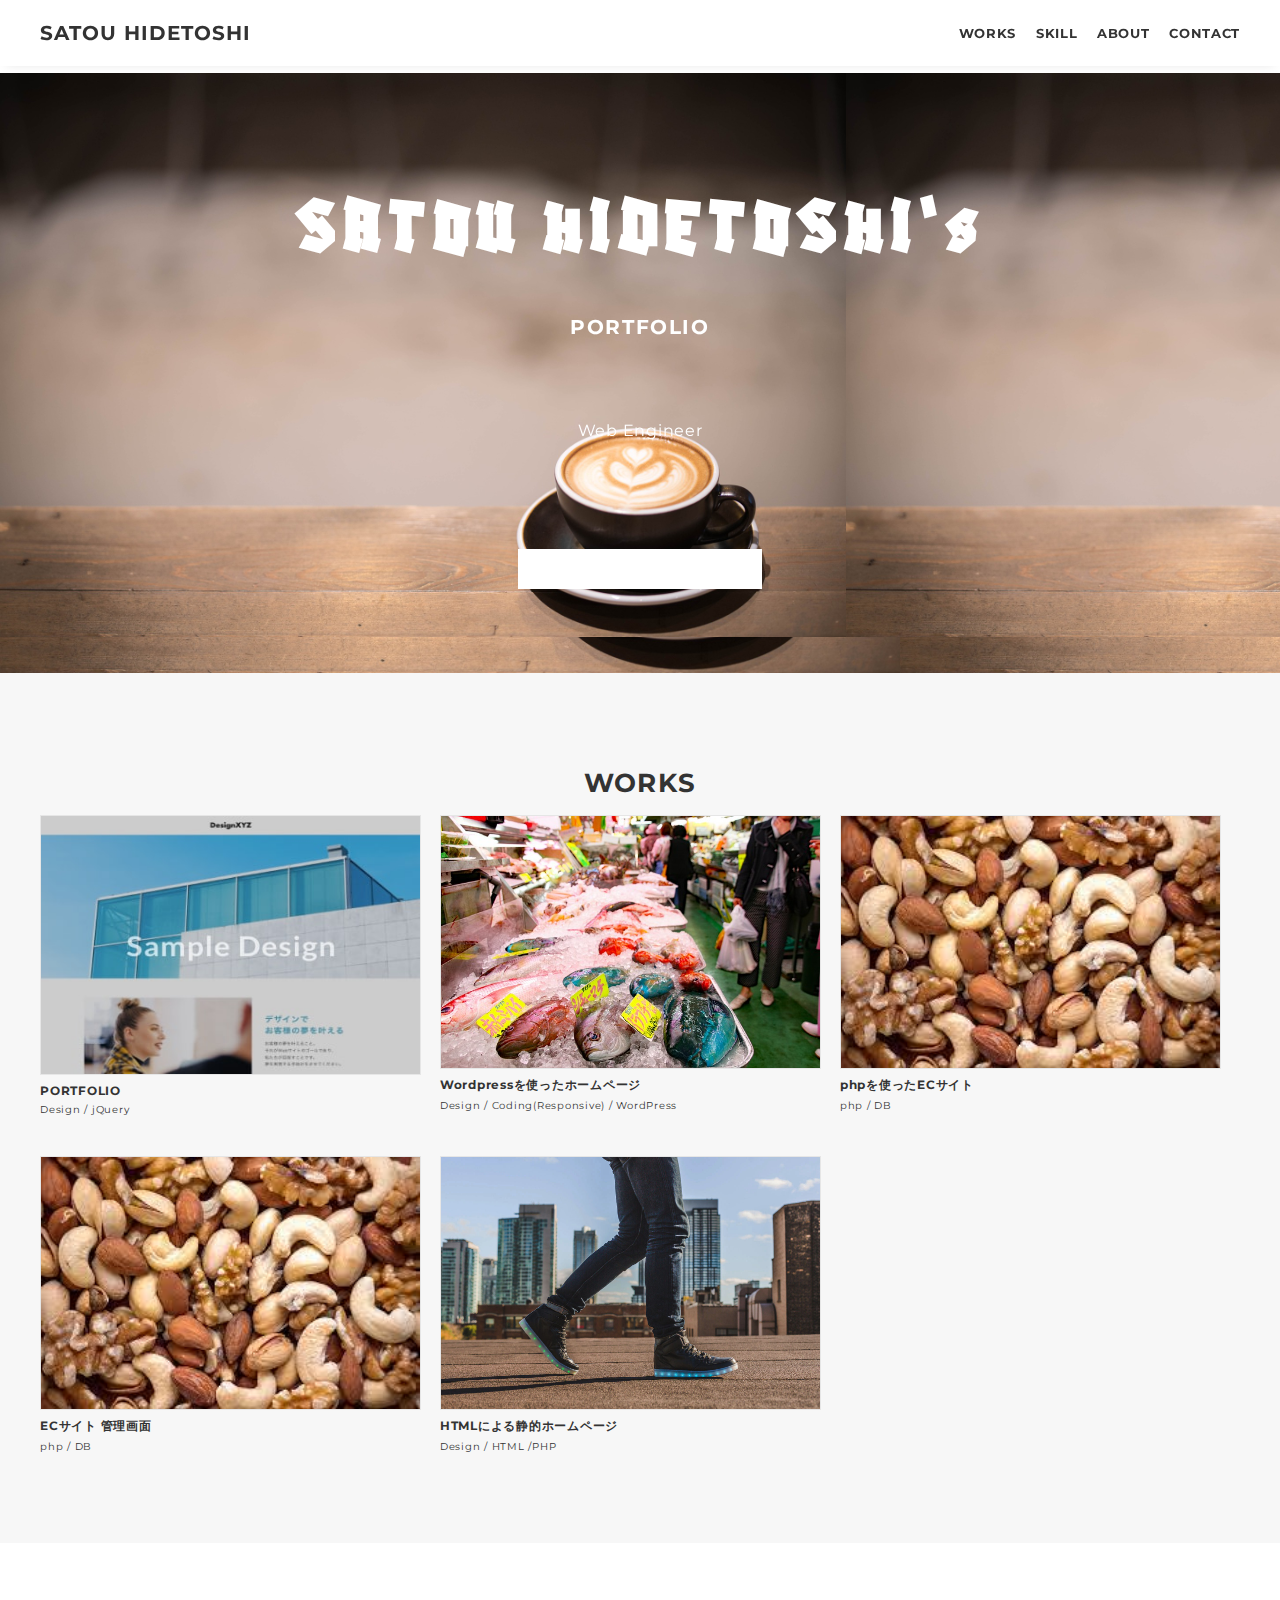
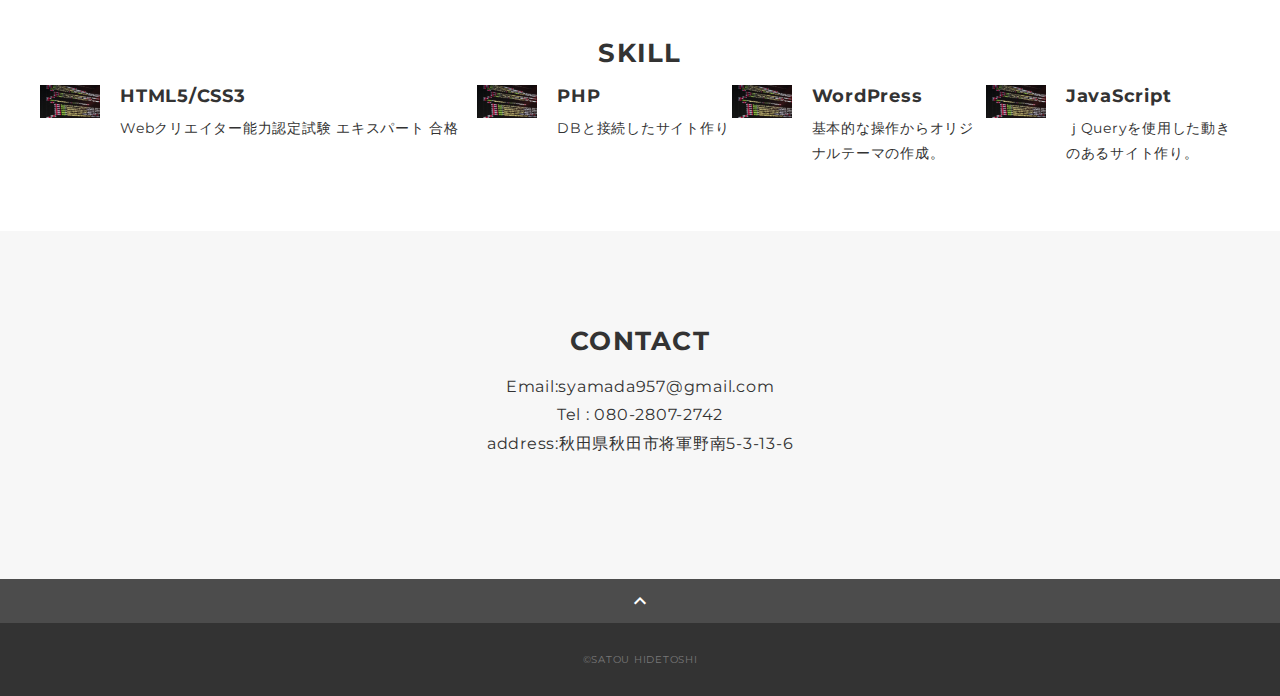
==== portfolio/index.html @ 9bb846ee "first commit" ====
<!DOCTYPE html>
<html>

<head>
  <meta charset="utf-8">
  <meta name="viewport" content="width=device-width,initial-scale=1">
  <meta property='og:type' content='website'>
  <meta property='og:title' content='SATOU HIDETOSHIのポートフォリオ'>
  <meta property='og:url' content='URLが入る'>
  <meta property='og:description' content='SATOU HIDETOSHIのポートフォリオサイトです。'>
  <meta property="og:image" content="img/ogp.png">
  <meta name="description" content="SATOU HIDETOSHIのポートフォリオサイトです" />
  <title>SATOU HIDETOSHI ポートフォリオ</title>
  <link rel="preconnect" href="https://fonts.gstatic.com">
  <link href="https://fonts.googleapis.com/css2?family=Montserrat:wght@400;700&display=swap" rel="stylesheet">
  <link href="https://fonts.googleapis.com/css?family=Material+Icons+Outlined" rel="stylesheet">
  <link href="css/ress.css" media="all" rel="stylesheet" type="text/css" />
  <link href="css/style.css" media="all" rel="stylesheet" type="text/css" />
  <link rel="shortcut icon" href="img/favicon.ico" />
  <link rel=”canonical” href=”URLが入る” />
  <link rel="preconnect" href="https://fonts.googleapis.com">
  <link rel="preconnect" href="https://fonts.gstatic.com" crossorigin>
  <link href="https://fonts.googleapis.com/css2?family=Blaka+Hollow&display=swap" rel="stylesheet">
  <script src="https://ajax.googleapis.com/ajax/libs/jquery/1.11.0/jquery.min.js"></script>
  <script src="js/turnBox.js"></script>
  <link rel="stylesheet" href="https://use.fontawesome.com/releases/v5.1.0/css/all.css"
    integrity="sha384-lKuwvrZot6UHsBSfcMvOkWwlCMgc0TaWr+30HWe3a4ltaBwTZhyTEggF5tJv8tbt" crossorigin="anonymous">
  <script src="https://cdnjs.cloudflare.com/ajax/libs/three.js/r127/three.min.js"></script>
  <script src="js/common.js"></script>
</head>

<body>
  <div class="wrapper">

    <!-- header -->
    <header class="header " id="header">







      <div class="container">



        <h1 class="header-logo">
          <a href="#mv">SATOU HIDETOSHI</a>
        </h1>
        <nav class="gnav">
          <ul class="gnav-list">
            <li class="gnav-item"><a href="#works">WORKS</a></li>
            <li class="gnav-item"><a href="#skill">SKILL</a></li>
            <li class="gnav-item"><a href="#about">ABOUT</a></li>
            <li class="gnav-item"><a href="#contact">CONTACT</a></li>
          </ul>
        </nav>
      </div>
    </header>
    <!-- /header -->

    <main class="content">

     <div id="top">

      <div class="rotateBox02">
        <!-- 回転させたい要素 -->
        <!-- 最低2、最大4つのブロックを指定 -->
        <div class="case1">
          <section class="kv-block outer-block">
            <p>
            <div class="mv" id="mv">
              <div class="mv-container">
                <p class="mv-title">SATOU HIDETOSHI‘s</p>
                <p class="mv-subtitle">PORTFOLIO</p>
                <p class="mv-text">
                  <br class="sp-only">Web Engineer<br>
                </p>
                </div>

              <canvas id="canvas" class="fadeTarget"></canvas>
              <div id="kv" class="fadeTarget"></div>



            </div>
            </p>
            <p class="turnBoxButton" id="case1"><i class="fas fa-arrow-alt-circle-right"></i></p>
          </section>
        </div><!-- 1つめのブロック -->




        <div class="case2">
          <p>
          <div class="mv_sub" id="mv-sub">
            <div class="background-container">
              <img class="moon" src="https://s3-us-west-2.amazonaws.com/s.cdpn.io/1231630/moon2.png" alt="">
              <div class="stars"></div>
              <div class="twinkling"></div>
              <div class="clouds"></div>
            </div>

            <p class="mv-title">PROFILE</p>
            <p class="mv-text">　はじめまして。佐藤　栄寿と申します。IT業界は未経験です。<br>
              　現在、ハローワークの職業訓練にてWEB制作のコースを受講中。言語はHTML,PHP,JaVaScriptを、他にはDBやWordpressについて主に学んでいます。<br>
              　5月に基本情報技術者試験を受験し６月末の合格発表を待っている現状です。</p>
          </div>
          </p>
          <p class="turnBoxButton" id="case2"><i class="fas fa-arrow-alt-circle-right"></i></p>
        </div><!-- 2つめのブロック -->






        <div class="case3">
          <section class="kv-block outer-block">
            <p>
            <div class="mv" id="mv">
              <div class="mv-container">
                <p class="mv-title">SATOU HIDETOSHI‘s</p>
                <p class="mv-subtitle">PORTFOLIO</p>
                <p class="mv-text">
                  <br class="sp-only">Web Engineer<br>
                </p>
                </div>

              <canvas id="canvas" class="fadeTarget"></canvas>
              <div id="kv" class="fadeTarget"></div>



            </div>
            </p>
            <p class="turnBoxButton" id="case3"><i class="fas fa-arrow-alt-circle-right"></i></p>
          </section>
        </div><!-- 3つめのブロック -->





        <div class="case4">
          <p>
          <div class="mv_sub" id="mv-sub">
            <div class="background-container">
              <img class="moon" src="https://s3-us-west-2.amazonaws.com/s.cdpn.io/1231630/moon2.png" alt="">
              <div class="stars"></div>
              <div class="twinkling"></div>
              <div class="clouds"></div>
            </div>

            <p class="mv-title">PROFILE</p>
            <p class="mv-text">　はじめまして。佐藤　栄寿と申します。IT業界は未経験です。<br>
              　現在、職業訓練でWEB制作のコースを受講中。言語はHTML,PHP,JaVaScript,SQLを、他にはWordpress等について主に学んでいます。<br>
              　</p>
          </div>
          </p>
          <p class="turnBoxButton" id="case4"><i class="fas fa-arrow-alt-circle-right"></i></p>
        </div><!-- 4つめのブロック -->


      </div>
    </div>
      <script>
        $(function () {
          //例2　横回転ver
          $(".rotateBox02").turnBox({
            width: 1920, //ボックスの横幅
            height: 600, //ボックスの縦幅
            axis: "Y", //回転軸の設定 "X"なら縦、"Y"なら横
            perspective: 800, //パースペクティブの強さ
            duration: 600, //アニメーションの時間
            delay: 0,  //アニメーションを開始するまでの時間
            easing: "ease", //アニメーションの緩急
            direction: "positive", //回転方向の設定。"negative"で逆回転
            type: "skip" //回転アニメーション "real","repeat","skip"
          });


        });
      </script>



        <!-- /mv -->

        <!-- works -->
        <section class="works section" id="works">
          <div class="container">
            <h2 class="title">WORKS</h2>
            <div class="works-list">
              <a class="works-item" href="http://yamadamama.php.xdomain.jp/portfolio/">
                <div class="works-img"><img src="img/works-sample-thumb.jpg" alt="" /></div>
                <p class="works-name">PORTFOLIO</p>
                <p class="works-info">Design / jQuery</p>
              </a>
              <a class="works-item" href="http://yamadamama.php.xdomain.jp/ichiba/">
                <div class="works-img"><img src="img/tasakiichiba.jpg" alt="" /></div>
                <p class="works-name">Wordpressを使ったホームページ</p>
                <p class="works-info">Design / Coding(Responsive) / WordPress</p>
              </a>
              <a class="works-item" href="http://yamadamama.php.xdomain.jp/nuts-shop3/">
                <div class="works-img"><img src="img/nuts.jpg" alt="" /></div>
                <p class="works-name">phpを使ったECサイト</p>
                <p class="works-info">php / DB</p>
              </a>
              <a class="works-item" href="http://yamadamama.php.xdomain.jp/nuts-shop3/admin/">
                <div class="works-img"><img src="img/nuts.jpg" alt="" /></div>
                <p class="works-name">ECサイト 管理画面</p>
                <p class="works-info">php / DB</p>
              </a>
              <a class="works-item" href="http://yamadamama.php.xdomain.jp/web/index.php">
                <div class="works-img"><img src="img/walk.jpg" alt="" /></div>
                <p class="works-name">HTMLによる静的ホームページ</p>
                <p class="works-info">Design / HTML /PHP</p>
              </a>
            </div>
          </div>
        </section>
        <!-- /works -->

        <!-- skill -->
        <section class="skill section" id="skill">
          <div class="container">
            <h2 class="title">SKILL</h2>
            <div class="skill-list">
              <div class="skill-item">
                <p class="skill-img"><img src="img/code-1076536_640.jpg" alt=""></p>
                <div class="skill-body">
                  <h3 class="skill-name">HTML5/CSS3</h3>
                  <p class="skill-text">
                    Webクリエイター能力認定試験 エキスパート 合格</p>
                </div>
              </div>

              <div class="skill-list">
                <div class="skill-item">
                  <p class="skill-img"><img src="img/code-1076536_640.jpg" alt=""></p>
                  <div class="skill-body">
                    <h3 class="skill-name">PHP</h3>
                    <p class="skill-text">
                      DBと接続したサイト作り</p>
                  </div>
                </div>



              <div class="skill-item">
                <p class="skill-img"><img src="img/code-1076536_640.jpg" alt=""></p>
                <div class="skill-body">
                  <h3 class="skill-name">WordPress</h3>
                  <p class="skill-text">
                    基本的な操作からオリジナルテーマの作成。</p>
                </div>
              </div>
              <div class="skill-item">
                <p class="skill-img"><img src="img/code-1076536_640.jpg" alt=""></p>
                <div class="skill-body">
                  <h3 class="skill-name">JavaScript</h3>
                  <p class="skill-text">
                    ｊQueryを使用した動きのあるサイト作り。</p>
                </div>
              </div>
              
              
        </section>
        <!-- /skill -->

        <!-- about 
        <section class="about section" id="about">
          <div class="container">
            <h2 class="title">ABOUT</h2>
            <div class="profile">
              <p class="profile-img">
                <img src="img/profile.jpg" alt="">
              </p>
              <div class="profile-body">
                <p>
                  テキストが入りますテキストが入りますテキストが入りますテキストが入りますテキストが入りますテキストが入りますテキストが入りますテキストが入りますテキストが入りますテキストが入りますテキストが入りますテキストが入りますテキストが入りますテキストが入りますテキストが入りますテキストが入りますテキストが入りますテキストが入ります。
                </p>
                <p>
                  テキストが入りますテキストが入りますテキストが入りますテキストが入りますテキストが入りますテキストが入りますテキストが入りますテキストが入りますテキストが入りますテキストが入りますテキストが入りますテキストが入ります。
                </p>
              </div>
            </div>
          </div>
        </section>
       /about -->

        <!-- contact -->
        <section class="contact section" id="contact">
          <div class="container">
            <h2 class="title">CONTACT</h2>
            <p class="lead">
              Email:<br class="sp-only">syamada957@gmail.com<br>
              Tel : 080-2807-2742<br>
              address:秋田県秋田市将軍野南5-3-13-6
            </p>


          </div>
        </section>
        <!-- /contact -->
        <div class="page-top" id="js-page-top">
          <span class="material-icons-outlined">expand_less</span>
        </div>
    </main>

    <!-- footer -->
    <footer class="footer">
      <div class="copyright">&copy;SATOU HIDETOSHI</div>
    </footer>
    <!-- /footer -->

  </div>
  <script src="https://ajax.googleapis.com/ajax/libs/jquery/3.6.0/jquery.min.js"></script>
  <script type='text/javascript' src="js/script.js"></script>
  <script src="https://ajax.googleapis.com/ajax/libs/jquery/1.11.0/jquery.min.js"></script>
  <script src="js/turnBox.js"></script>
</body>

</html>
---- portfolio/css/ress.css ----
/*!
 * ress.css • v3.0.1
 * MIT License
 * github.com/filipelinhares/ress
 */

/* # =================================================================
   # Global selectors
   # ================================================================= */

html {
  box-sizing: border-box;
  word-break: normal;
  -moz-tab-size: 4;
  tab-size: 4;

  -webkit-text-size-adjust: 100%; /* Prevent adjustments of font size after orientation changes in iOS */
}

*,
::before,
::after {
  box-sizing: inherit;
  background-repeat: no-repeat; /* Set `background-repeat: no-repeat` to all elements and pseudo elements */
}

::before,
::after {
  vertical-align: inherit;
  text-decoration: inherit; /* Inherit text-decoration and vertical align to ::before and ::after pseudo elements */
}

* {
  margin: 0;
  padding: 0; /* Reset `padding` and `margin` of all elements */
}

/* # =================================================================
   # General elements
   # ================================================================= */

hr {
  overflow: visible; /* Show the overflow in Edge and IE */
  height: 0; /* Add the correct box sizing in Firefox */
}

details,
main {
  display: block; /* Render the `main` element consistently in IE. */
}

summary {
  display: list-item; /* Add the correct display in all browsers */
}

small {
  font-size: 80%; /* Set font-size to 80% in `small` elements */
}

[hidden] {
  display: none; /* Add the correct display in IE */
}

abbr[title] {
  /* Add the correct text decoration in Chrome, Edge, IE, Opera, and Safari */
  text-decoration: underline;
  text-decoration: underline dotted;
  border-bottom: none; /* Remove the bottom border in Chrome 57 */
}

a {
  background-color: transparent; /* Remove the gray background on active links in IE 10 */
}

a:active,
a:hover {
  outline-width: 0; /* Remove the outline when hovering in all browsers */
}

code,
kbd,
pre,
samp {
  font-family: monospace, monospace; /* Specify the font family of code elements */
}

pre {
  font-size: 1em; /* Correct the odd `em` font sizing in all browsers */
}

b,
strong {
  font-weight: bolder; /* Add the correct font weight in Chrome, Edge, and Safari */
}

/* https://gist.github.com/unruthless/413930 */
sub,
sup {
  position: relative;
  font-size: 75%;
  line-height: 0;
  vertical-align: baseline;
}

sub {
  bottom: -.25em;
}

sup {
  top: -.5em;
}

/* # =================================================================
   # Forms
   # ================================================================= */

input {
  border-radius: 0;
}

/* Replace pointer cursor in disabled elements */
[disabled] {
  cursor: default;
}

[type="number"]::-webkit-container-spin-button,
[type="number"]::-webkit-outer-spin-button {
  height: auto; /* Correct the cursor style of increment and decrement buttons in Chrome */
}

[type="search"] {
  outline-offset: -2px; /* Correct the outline style in Safari */

  -webkit-appearance: textfield; /* Correct the odd appearance in Chrome and Safari */
}

[type="search"]::-webkit-search-decoration {
  -webkit-appearance: none; /* Remove the container padding in Chrome and Safari on macOS */
}

textarea {
  overflow: auto; /* Internet Explorer 11+ */
  resize: vertical; /* Specify textarea resizability */
}

button,
input,
optgroup,
select,
textarea {
  font: inherit; /* Specify font inheritance of form elements */
}

optgroup {
  font-weight: bold; /* Restore the font weight unset by the previous rule */
}

button {
  overflow: visible; /* Address `overflow` set to `hidden` in IE 8/9/10/11 */
}

button,
select {
  text-transform: none; /* Firefox 40+, Internet Explorer 11- */
}

/* Apply cursor pointer to button elements */
button,
[type="button"],
[type="reset"],
[type="submit"],
[role="button"] {
  cursor: pointer;
  color: inherit;
}

/* Remove container padding and border in Firefox 4+ */
button::-moz-focus-container,
[type="button"]::-moz-focus-container,
[type="reset"]::-moz-focus-container,
[type="submit"]::-moz-focus-container {
  padding: 0;
  border-style: none;
}

/* Replace focus style removed in the border reset above */
button:-moz-focusring,
[type="button"]::-moz-focus-container,
[type="reset"]::-moz-focus-container,
[type="submit"]::-moz-focus-container {
  outline: 1px dotted ButtonText;
}

button,
html [type="button"],
/* Prevent a WebKit bug where (2) destroys native `audio` and `video`controls in Android 4 */
[type="reset"],
[type="submit"] {
  -webkit-appearance: button; /* Correct the inability to style clickable types in iOS */
}

/* Remove the default button styling in all browsers */
button,
input,
select,
textarea {
  border-style: none;
  background-color: transparent;
}

/* Style select like a standard input */
select {
  -webkit-appearance: none; /* Chrome 41+ */
  -moz-appearance: none; /* Firefox 36+ */
}

select::-ms-expand {
  display: none; /* Internet Explorer 11+ */
}

select::-ms-value {
  color: currentColor; /* Internet Explorer 11+ */
}

legend {
  display: table; /* Correct the text wrapping in Edge and IE */
  max-width: 100%; /* Correct the text wrapping in Edge and IE */
  max-width: 100%; /* Correct the text wrapping in Edge 18- and IE */
  white-space: normal; /* Correct the text wrapping in Edge and IE */
  color: inherit; /* Correct the color inheritance from `fieldset` elements in IE */
  border: 0; /* Correct `color` not being inherited in IE 8/9/10/11 */
}

::-webkit-file-upload-button {
  font: inherit; /* Change font properties to `inherit` in Chrome and Safari */
  color: inherit;
  /* Correct the inability to style clickable types in iOS and Safari */

  -webkit-appearance: button;
}

/* # =================================================================
   # Specify media element style
   # ================================================================= */

img {
  border-style: none; /* Remove border when inside `a` element in IE 8/9/10 */
}

/* Add the correct vertical alignment in Chrome, Firefox, and Opera */
progress {
  vertical-align: baseline;
}

/* # =================================================================
   # Accessibility
   # ================================================================= */

/* Hide content from screens but not screenreaders */
@media screen {
  [hidden~="screen"] {
    display: inherit;
  }
  [hidden~="screen"]:not(:active):not(:focus):not(:target) {
    position: absolute !important;
    clip: rect(0 0 0 0) !important;
  }
}

/* Specify the progress cursor of updating elements */
[aria-busy="true"] {
  cursor: progress;
}

/* Specify the pointer cursor of trigger elements */
[aria-controls] {
  cursor: pointer;
}

/* Specify the unstyled cursor of disabled, not-editable, or otherwise inoperable elements */
[aria-disabled] {
  cursor: default;
}
---- portfolio/css/style.css ----
body {
  font-family: "Montserrat","Helvetica Neue",Arial,"Hiragino Kaku Gothic ProN","Hiragino Sans",Meiryo,sans-serif;
  font-size: 15px;
  letter-spacing: .05em;
  color: #333;
}

a {
  transition: opacity .3s;
  text-decoration: none;
  color: #1ca9e3;
}

img {
  max-width: 100%;
  height: auto;
  vertical-align: bottom;
  border-style: none;
}



.pc-only {
  display: block;
}

.sp-only {
  display: none;
}

/*--------------------------------
 レイアウト
---------------------------------*/
.wrapper {
  padding-top: 73px;
}

.section {
  padding: 90px 0;
}

.section:nth-of-type(odd) {
  background-color: #f7f7f7;
}

.container {
  max-width: 1340px;
  margin: 0 auto;
  padding: 0 40px;
}

/*--------------------------------
 見出し
---------------------------------*/
.title {
  font-size: 34px;
  font-weight: bold;
  line-height: 1;
  margin-bottom: 40px;
  text-align: center;
  letter-spacing: .05em;
  color: #333;
}

.lead {
  font-size: 16px;
  line-height: 1.8;
  margin-bottom: 30px;
}

/*--------------------------------
ヘッダー
---------------------------------*/
.header {
  position: fixed;
  top: 0;
  z-index: 1;
  width: 100%;
  background-color: #fff;
  box-shadow: 0 5px 10px -6px rgba(0,0,0,.1);
}

.header .container {
  display: flex;
  align-items: center;
  justify-content: space-between;
  padding: 20px 40px;
}

.header-logo {
  font-size: 20px;
  font-weight: bold;
  line-height: 1.2;
  margin-right: 20px;
  letter-spacing: .05em;
}

.header-logo a {
  color: #333;
}

.gnav-list {
  display: flex;
  justify-content: space-between;
  list-style: none;
}

.gnav-item:not(:last-child) {
  margin-right: 20px;
}

.gnav-item a {
  position: relative;
  font-size: 13px;
  font-weight: bold;
  display: inline-block;
  padding: 5px 0;
  transition: .3s;
  letter-spacing: .05em;
  color: #333;
}
.gnav-item a:after {
  position: absolute;
  bottom: 0;
  left: 50%;
  width: 0;
  height: 3px;
  content: "";
  transition: .3s;
  -webkit-transform: translateX(-50%);
  transform: translateX(-50%);
  background-color: #333;
}

.gnav-item a:hover:after {
  width: 100%;
}

/*--------------------------------
 メインビジュアル
---------------------------------*/
.mv {
  display: flex;
  align-items: center;
  justify-content: center;
  height: 44vh;
  text-align: center;
  
  
}

.mv-container {
  padding: 0 40px;
  z-index: 500;
  color: #fff;

}

.mv-title {
  font-size: 80px;
  font-weight: bold;
  line-height: 1.2;
  margin-bottom: 5px;
  letter-spacing: .1em;
  font-family: 'Blaka Hollow', cursive;
  z-index: 100;
  position: relative;
}
.mv-subtitle {
  font-size: 20px;
  font-weight: bold;
  line-height: 1;
  margin-bottom: 40px;
  letter-spacing: .08em;
}

.mv-text {
  font-size: 16px;
  line-height: 1.8;
  z-index: 100;
  color: #fff;
  position: relative;
}

/*--------------------------------
 Works
---------------------------------*/
.works-list {
  display: flex;
  flex-wrap: wrap;
  margin-bottom: -40px;
}

.works-item {
  width: 31.74603%;
  margin-right: 1.58730%;
  margin-bottom: 40px;
  color: #333;
}

.works-item:hover {
  opacity: .9;
}

.works-item:nth-of-type(3n) {
  margin-right: 0;
}

.works-img img {
 
  border: 1px solid #e6e6e6;
  width: 100%;
  max-height: 260px;
}

.works-name {
  font-size: 12px;
  font-weight: bold;
  margin-top: 8px;
}

.works-info {
  font-size: 10px;
  margin-top: 5px;
}

/*--------------------------------
 Skill
---------------------------------*/
.skill-list {
  display: flex;
  /*flex-wrap: wrap;*/
  justify-content: space-between;
  margin-bottom: -50px;
}

.skill-item {
  display: flex;
  align-items: flex-start;
  justify-content: space-between;
  width: 48%;
  margin-bottom: 50px;
}

.skill-img {
  width: 60px;
  height: auto;
  margin-right: 20px;
}

.skill-body {
  flex: 1;
}

.skill-name {
  margin-bottom: 10px;
}

.skill-text {
  font-size: 14px;
  line-height: 1.8;
}

/*--------------------------------
 About
---------------------------------*/
.profile {
  display: flex;
  flex-wrap: wrap;
  max-width: 800px;
  margin: 0 auto;
}
.profile-img {
  width: 20%;
  margin-right: 30px;
  border-radius: 50%;
}
.profile-img img {
  border-radius: 50%;
}
.profile-body {
  flex: 1;
}

.profile-body p {
  font-size: 15px;
  line-height: 1.8;
}

.profile-body p:not(:last-child) {
  margin-bottom: 30px;
}

/*--------------------------------
 Contact
---------------------------------*/
.contact {
  text-align: center;
}

.contact-item:not(:last-child) {
  margin-right: 10px;
}

.contact-text {
  margin-top: 10px;
}
/*--------------------------------
 ページトップ
---------------------------------*/
.page-top {
  font-weight: bold;
  padding: 10px;
  cursor: pointer;
  text-align: center;
  background-color: #4c4c4c;
}

.page-top .material-icons-outlined {
  vertical-align: bottom;
  color: #fff;
}

/*--------------------------------
 フッター
---------------------------------*/
.footer {
  padding: 30px;
  background-color: #333;
}

.copyright {
  font-size: 10px;
  text-align: center;
  color: #797979;
}

/*--------------------------------
 下層：Worksページ
---------------------------------*/
.article {
  padding: 80px 0;
}

.article-container {
  max-width: 1040px;
  margin: 0 auto;
  padding: 0 20px;
}

.article-title {
  margin-bottom: 30px;
  text-align: center;
}

.article-body {
  max-width: 720px;
  margin: 0 auto;
  margin-bottom: 80px;
}

.article-body h3 {
  position: relative;
  font-size: 18px;
  margin-bottom: 5px;
  padding-left: 1em;
}

.article-body h3:not(:first-child) {
  margin-top: 50px;
}

.article-body h3::before {
  position: absolute;
  top: 0;
  left: 0;
  width: 4px;
  height: 100%;
  content: "";
  border-radius: 3px;
  background-color: #333;
}

.article-body p {
  font-size: 15px;
  line-height: 1.8;
  margin-bottom: 30px;
}

.home-link {
  text-align: center;
}

/*media Queries 767
----------------------------------------------------*/
@media screen and (max-width: 767px) {
  body {
    font-size: 14px;
  }

  .pc-only {
    display: none;
  }

  .sp-only {
    display: block;
  }

  /* 見出し */
  .title {
    font-size: 26px;
    margin-bottom: 20px;
  }

  .lead {
    font-size: 14px;
    line-height: 1.7;
    margin-bottom: 20px;
  }

  /* レイアウト */
  .wrapper {
    padding-top: 57px;
  }

  .section {
    padding: 60px 0;
  }

  .container {
    padding: 0 20px;
  }

  /* ヘッダー */
  .header .container {
    padding: 15px;
  }

  .header-logo {
    font-size: 15px;
    margin-right: 15px;
  }

  .gnav-item:not(:last-child) {
    margin-right: 10px;
  }

  .gnav-item a {
    font-size: 10px;
  }

  .gnav-item a:after {
    display: none;
  }

  /*  メインビジュアル */
  .mv {
    height: 75vh;
  }

  .mv-container {
    padding: 0 20px;
  }

  .mv-title {
    font-size: 30px;
  }
  .mv-subtitle {
    font-size: 16px;
    margin-bottom: 20px;
  }

  .mv-text {
    font-size: 14px;
    line-height: 1.7;
  }

  /* Works */
  .works-name {
    font-size: 12px;
  }

  .works-info {
    margin-top: 3px;
  }

  .works-list {
    justify-content: space-between;
  }

  .works-item {
    flex: 0 0 48%;
    margin-right: 0;
    margin-bottom: 30px;
  }

  /* Skill */
  .skill-list {
    display: block;
    margin-bottom: 0;
  }

  .skill-item {
    width: 100%;
    margin-bottom: 35px;
  }

  .skill-item:last-child {
    margin-bottom: 0;
  }

  .skill-name {
    margin-bottom: 5px;
  }

  .skill-text {
    font-size: 13px;
    line-height: 1.7;
  }

  /* About */
  .profile {
    display: block;
  }
  .profile-img {
    width: 150px;
    margin: 0 auto;
    margin-bottom: 25px;
  }

  .profile-body p {
    font-size: 14px;
    line-height: 1.7;
  }

  .profile-body p:not(:last-child) {
    margin-bottom: 20px;
  }

  /* フッター */
  .footer {
    padding: 20px;
  }

  /* 下層ページ */
  .article {
    padding: 50px 0;
  }

  .article-body h3 {
    font-size: 16px;
    padding-left: .8em;
  }

  .article-body h3:not(:first-child) {
    margin-top: 30px;
  }

  .article-body p {
    font-size: 14px;
    line-height: 1.7;
    margin-bottom: 20px;
  }
}


section {
  position: relative;
  width: 100%;

  overflow: hidden;
}


#title {
  position: absolute;
  top:50%;
  left: 50%;
  transform: translate(-50%, -50%);
  color: #ffffff;
  font-size: 3em;
  font-weight: bolder;
  z-index: 1;
}

#background {
  position: absolute;
  top: 50%;
  left: 50%;
  transform: translate(-50%, -50%);
  display: block;
  width: calc(100% + 40px);
  height: calc(100% + 40px);
  background-image: url(https://into-the-program.com/uploads/3169.jpg);
  background-repeat: no-repeat;
  background-size: cover;
}

/* 回転させたい要素 */
 
.turnBoxFace {
	font-size: 18px;
	text-align: center;
}
 
/* 1つめのブロック */
 
.turnBoxFaceNum1 {
	background-image: url('../img/coffee.jpg');
  background-size: contain;
  width: 100%;
  background-repeat: repeat-x;
  }
 
/* 2つめのブロック */
 
.turnBoxFaceNum2 {
	background: #94b3fa;
}
 

 
/* 回転させたい要素内の設定 */
 
.turnBoxFace p {
	padding: 20px 0;
}
 
.turnBoxButton {
  width: 19%;
  margin: 0 auto;
  background: #fff;
  cursor: pointer;
  position: relative;
  margin-left: 40.5%;
  /* margin-top: 3rem; */
  /* display: flex; */
  flex-direction: column;
  margin-top: auto;
}


@keyframes move-background {
  from {
    -webkit-transform: translate3d(0px, 0px, 0px);
  }
  to { 
    -webkit-transform: translate3d(1000px, 0px, 0px);
  }
}
@-webkit-keyframes move-background {
  from {
    -webkit-transform: translate3d(0px, 0px, 0px);
  }
  to { 
    -webkit-transform: translate3d(1000px, 0px, 0px);
  }
}

@-moz-keyframes move-background {    
  from {
    -webkit-transform: translate3d(0px, 0px, 0px);
  }
  to { 
    -webkit-transform: translate3d(1000px, 0px, 0px);
  }
}

    @-webkit-keyframes move-background {
  from {
    -webkit-transform: translate3d(0px, 0px, 0px);
  }
  to { 
    -webkit-transform: translate3d(1000px, 0px, 0px);
  }
}

.background-container{
  position: fixed;
  top: 0;
  left:0;
  bottom: 0;
  right: 0;
}

.stars {
 background: black url(https://s3-us-west-2.amazonaws.com/s.cdpn.io/1231630/stars.png) repeat;
 position: absolute;
  top: 0;
  bottom: 0;
  left: 0;
  right: 0;
  display: block;
    z-index: 0;
}

.twinkling{
  width:10000px;
  height: 100%;
  background: transparent url("https://s3-us-west-2.amazonaws.com/s.cdpn.io/1231630/twinkling.png") repeat;
  background-size: 1000px 1000px;
    position: absolute;
    right: 0;
    top: 0;
    bottom: 0;
    z-index: 2;
    
    -moz-animation:move-background 70s linear infinite;
  -ms-animation:move-background 70s linear infinite;
  -o-animation:move-background 70s linear infinite;
  -webkit-animation:move-background 70s linear infinite;
  animation:move-background 70s linear infinite;
  
}

.clouds{
  width:10000px;
  height: 100%;
  background: transparent url("https://s3-us-west-2.amazonaws.com/s.cdpn.io/1231630/clouds_repeat.png") repeat;
  background-size: 1000px 1000px;
    position: absolute;
    right: 0;
    top: 0;
    bottom: 0;
    z-index: 3;

   -moz-animation:move-background 150s linear infinite;
  -ms-animation:move-background 150s linear infinite;
  -o-animation:move-background 150s linear infinite;
  -webkit-animation:move-background 150s linear infinite;
  animation:move-background 150s linear infinite;
}
.moon{
  height: 100%;
  width:auto;
  position: absolute;
  z-index: 3;
  right: 20px;
}

.mv_sub{
  z-index: 100;
  color: #fff;
}

.case2{
  display: flex;
  flex-direction: column;
}

#case2{
  margin-top: auto;
  margin-bottom: 3rem;
  z-index: 100;

}

.case3{
  display: flex;
  flex-direction: column;
}

#case3{
  margin-top: auto;
  margin-bottom: 3rem;
  z-index: 100;

}

.case4{
  display: flex;
  flex-direction: column;
}

#case4{
  margin-top: auto;
  margin-bottom: 3rem;
  z-index: 100;

}

.case1{
  display: flex;
  flex-direction: column;
}

#case1{
  margin-top: auto;
  margin-bottom: 3rem;
  z-index: 100;

}




@import url('https://fonts.googleapis.com/css2?family=Readex+Pro&family=Rock+Salt&display=swap');

.kv-block {
  height: auto;
  position: relative;
  background-image: url(../img/coffee.jpg);
  /* background-position: center; */
  background-repeat: repeat-x;
  background-size: contain;
  background-position: unset;
}

#canvas {
    width: 100%;
    height: 100%;
    position: absolute;
    margin: 5rem 0 0 0;
}

.main-title {
    font-family: 'Readex Pro', sans-serif;
    text-align: center;
    font-size: 40px;
    color: #fff;
    position: absolute;
    top: 0;
    bottom: 0;
    left: 0;
    right: 0;
    margin: auto;
    height: 1em;
    line-height: 1;
    text-shadow: 2px 2px 10px #808080;
    letter-spacing: 0.2em;
    pointer-events: none;
    z-index: 4;
}

@media screen and (max-width: 640px) {
    .main-title {
        font-size: 20px;
    }
}

.text+.text {
    margin-top: 1em;
}

.contents-block {
    padding: 40px 0;
}

.title {
    font-size: 26px;
    font-weight: bold;
    line-height: 1.6;
    margin-bottom: 10px;
}

@media screen and (max-width: 640px) {
    .title {
        font-size: 22px;
        line-height: 1.4;
    }
}

#kv {
    opacity: 0.7;
}

@keyframes fadeInObj {
    from {
        opacity: 0.5;
    }

    to {
        opacity: 1;
    }
}

.fadeInObj {
    animation-name: fadeInObj;
}

@keyframes fadeInBg {
    from {
        opacity: 0.4;
    }

    to {
        opacity: 0.7;
    }
}

.fadeInBg {
    animation-name: fadeInBg;
}

.fadeTarget {
    animation-duration: .5s;
    animation-fill-mode: both;
}

#top{
  max-width: 1980px;
  max-height:600px;
}

#top .rotateBox02{
  width: 100%;
}
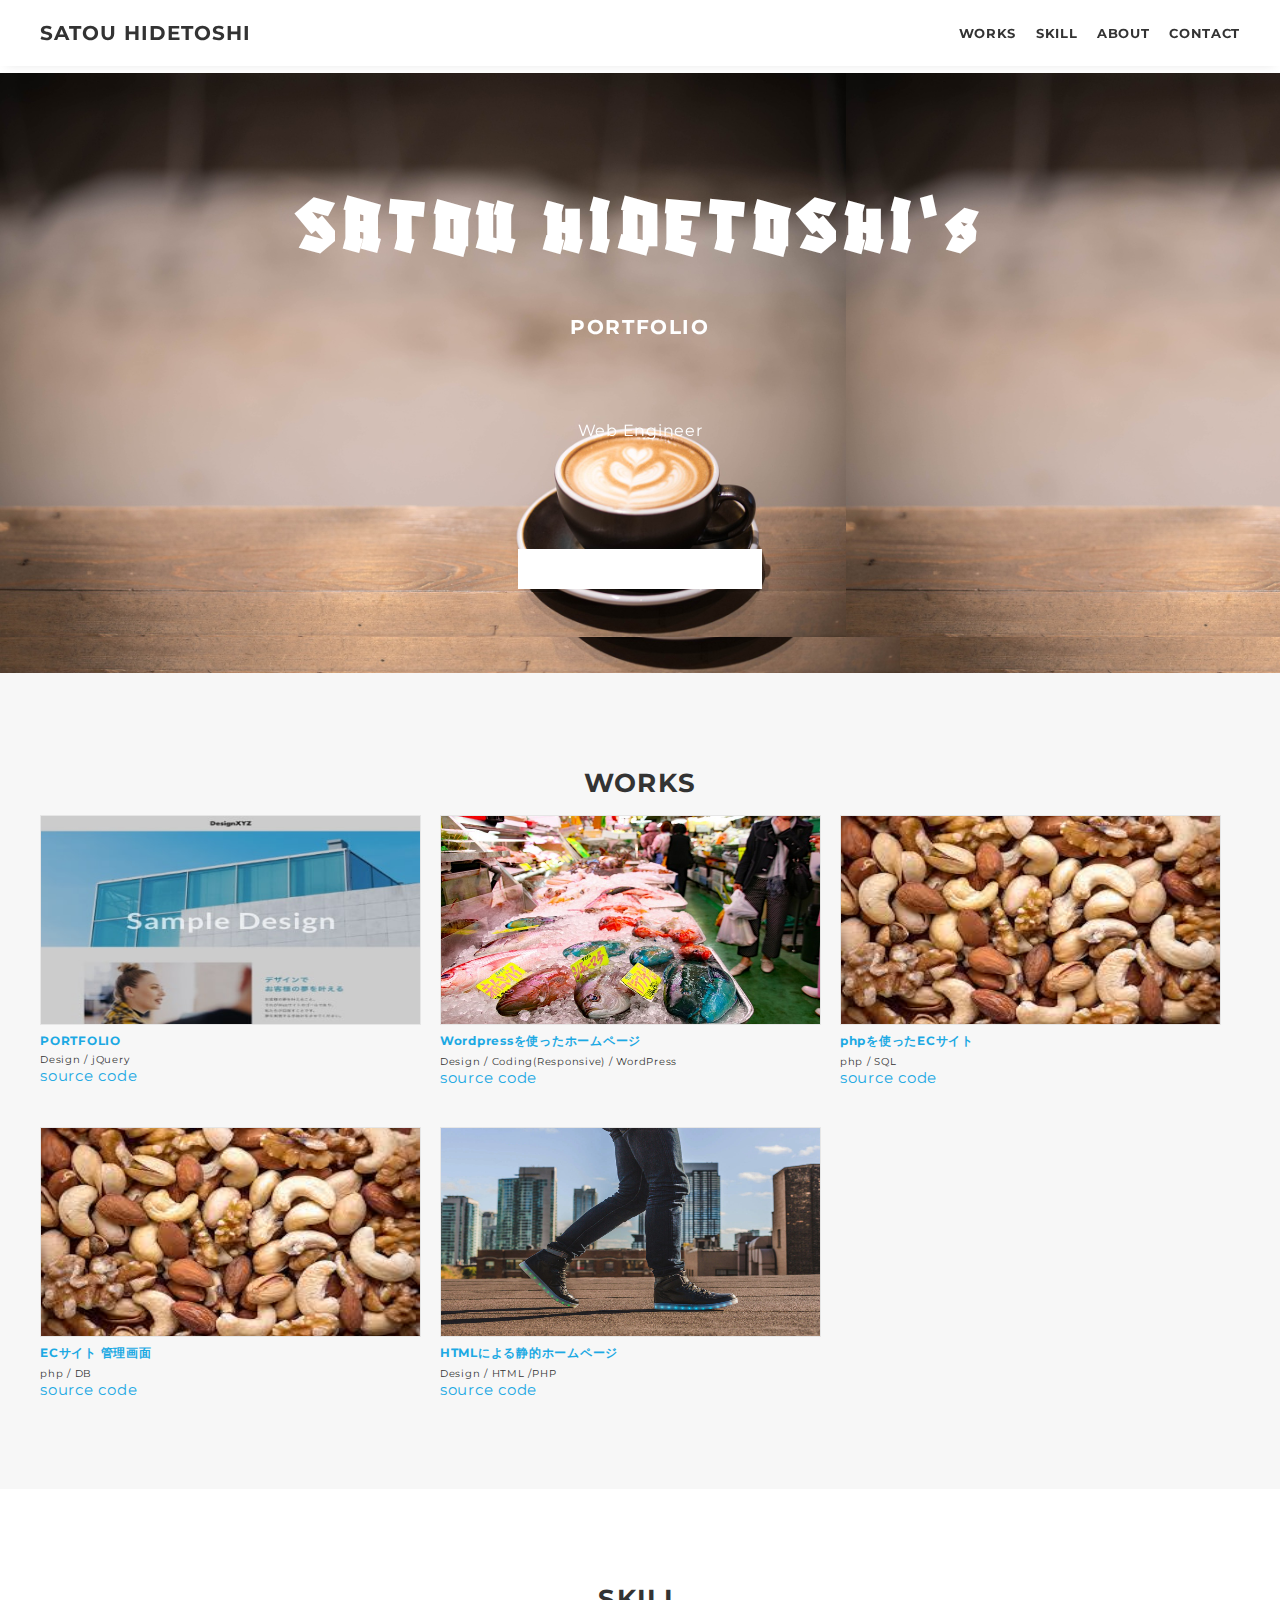
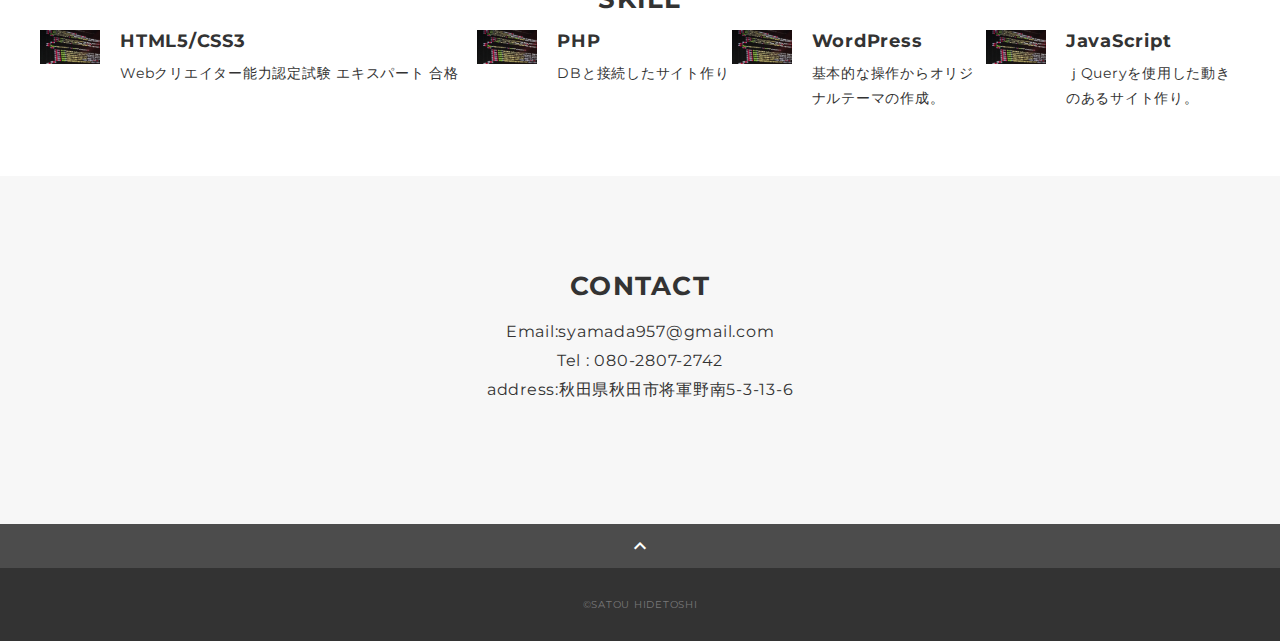
==== commit 8ac83062: "secondcommit" ====
--- a/portfolio/index.html
+++ b/portfolio/index.html
@@ -52,7 +52,7 @@
           <ul class="gnav-list">
             <li class="gnav-item"><a href="#works">WORKS</a></li>
             <li class="gnav-item"><a href="#skill">SKILL</a></li>
-            <li class="gnav-item"><a href="#about">ABOUT</a></li>
+            <li class="gnav-item"><a href="#top">ABOUT</a></li>
             <li class="gnav-item"><a href="#contact">CONTACT</a></li>
           </ul>
         </nav>
@@ -62,110 +62,110 @@
 
     <main class="content">
 
-     <div id="top">
-
-      <div class="rotateBox02">
-        <!-- 回転させたい要素 -->
-        <!-- 最低2、最大4つのブロックを指定 -->
-        <div class="case1">
-          <section class="kv-block outer-block">
+      <div id="top">
+
+        <div class="rotateBox02">
+          <!-- 回転させたい要素 -->
+          <!-- 最低2、最大4つのブロックを指定 -->
+          <div class="case1">
+            <section class="kv-block outer-block">
+              <p>
+              <div class="mv" id="mv">
+                <div class="mv-container">
+                  <p class="mv-title">SATOU HIDETOSHI‘s</p>
+                  <p class="mv-subtitle">PORTFOLIO</p>
+                  <p class="mv-text">
+                    <br class="sp-only">Web Engineer<br>
+                  </p>
+                </div>
+
+                <canvas id="canvas" class="fadeTarget"></canvas>
+                <div id="kv" class="fadeTarget"></div>
+
+
+
+              </div>
+              </p>
+              <p class="turnBoxButton" id="case1"><i class="fas fa-arrow-alt-circle-right"></i></p>
+            </section>
+          </div><!-- 1つめのブロック -->
+
+
+
+
+          <div class="case2">
             <p>
-            <div class="mv" id="mv">
-              <div class="mv-container">
-                <p class="mv-title">SATOU HIDETOSHI‘s</p>
-                <p class="mv-subtitle">PORTFOLIO</p>
-                <p class="mv-text">
-                  <br class="sp-only">Web Engineer<br>
-                </p>
-                </div>
-
-              <canvas id="canvas" class="fadeTarget"></canvas>
-              <div id="kv" class="fadeTarget"></div>
-
-
-
+            <div class="mv_sub" id="mv-sub">
+              <div class="background-container">
+                <img class="moon" src="https://s3-us-west-2.amazonaws.com/s.cdpn.io/1231630/moon2.png" alt="">
+                <div class="stars"></div>
+                <div class="twinkling"></div>
+                <div class="clouds"></div>
+              </div>
+
+              <p class="mv-title">PROFILE</p>
+              <p class="mv-text">　はじめまして。佐藤　栄寿と申します。IT業界は未経験です。<br>
+                　現在、ハローワークの職業訓練にてWEB制作のコースを受講中。言語はHTML,PHP,JaVaScriptを、他にはDBやWordpressについて主に学んでいます。<br>
+                　5月に基本情報技術者試験を受験し６月末の合格発表を待っている現状です。</p>
             </div>
             </p>
-            <p class="turnBoxButton" id="case1"><i class="fas fa-arrow-alt-circle-right"></i></p>
-          </section>
-        </div><!-- 1つめのブロック -->
-
-
-
-
-        <div class="case2">
-          <p>
-          <div class="mv_sub" id="mv-sub">
-            <div class="background-container">
-              <img class="moon" src="https://s3-us-west-2.amazonaws.com/s.cdpn.io/1231630/moon2.png" alt="">
-              <div class="stars"></div>
-              <div class="twinkling"></div>
-              <div class="clouds"></div>
-            </div>
-
-            <p class="mv-title">PROFILE</p>
-            <p class="mv-text">　はじめまして。佐藤　栄寿と申します。IT業界は未経験です。<br>
-              　現在、ハローワークの職業訓練にてWEB制作のコースを受講中。言語はHTML,PHP,JaVaScriptを、他にはDBやWordpressについて主に学んでいます。<br>
-              　5月に基本情報技術者試験を受験し６月末の合格発表を待っている現状です。</p>
-          </div>
-          </p>
-          <p class="turnBoxButton" id="case2"><i class="fas fa-arrow-alt-circle-right"></i></p>
-        </div><!-- 2つめのブロック -->
-
-
-
-
-
-
-        <div class="case3">
-          <section class="kv-block outer-block">
+            <p class="turnBoxButton" id="case2"><i class="fas fa-arrow-alt-circle-right"></i></p>
+          </div><!-- 2つめのブロック -->
+
+
+
+
+
+
+          <div class="case3">
+            <section class="kv-block outer-block">
+              <p>
+              <div class="mv" id="mv">
+                <div class="mv-container">
+                  <p class="mv-title">SATOU HIDETOSHI‘s</p>
+                  <p class="mv-subtitle">PORTFOLIO</p>
+                  <p class="mv-text">
+                    <br class="sp-only">Web Engineer<br>
+                  </p>
+                </div>
+
+                <canvas id="canvas" class="fadeTarget"></canvas>
+                <div id="kv" class="fadeTarget"></div>
+
+
+
+              </div>
+              </p>
+              <p class="turnBoxButton" id="case3"><i class="fas fa-arrow-alt-circle-right"></i></p>
+            </section>
+          </div><!-- 3つめのブロック -->
+
+
+
+
+
+          <div class="case4">
             <p>
-            <div class="mv" id="mv">
-              <div class="mv-container">
-                <p class="mv-title">SATOU HIDETOSHI‘s</p>
-                <p class="mv-subtitle">PORTFOLIO</p>
-                <p class="mv-text">
-                  <br class="sp-only">Web Engineer<br>
-                </p>
-                </div>
-
-              <canvas id="canvas" class="fadeTarget"></canvas>
-              <div id="kv" class="fadeTarget"></div>
-
-
-
+            <div class="mv_sub" id="mv-sub">
+              <div class="background-container">
+                <img class="moon" src="https://s3-us-west-2.amazonaws.com/s.cdpn.io/1231630/moon2.png" alt="">
+                <div class="stars"></div>
+                <div class="twinkling"></div>
+                <div class="clouds"></div>
+              </div>
+
+              <p class="mv-title">PROFILE</p>
+              <p class="mv-text">　はじめまして。佐藤　栄寿と申します。IT業界は未経験です。<br>
+                　現在、職業訓練でWEB制作のコースを受講中。言語はHTML,PHP,JaVaScript,SQLを、他にはWordpress等について主に学んでいます。<br>
+                　</p>
             </div>
             </p>
-            <p class="turnBoxButton" id="case3"><i class="fas fa-arrow-alt-circle-right"></i></p>
-          </section>
-        </div><!-- 3つめのブロック -->
-
-
-
-
-
-        <div class="case4">
-          <p>
-          <div class="mv_sub" id="mv-sub">
-            <div class="background-container">
-              <img class="moon" src="https://s3-us-west-2.amazonaws.com/s.cdpn.io/1231630/moon2.png" alt="">
-              <div class="stars"></div>
-              <div class="twinkling"></div>
-              <div class="clouds"></div>
-            </div>
-
-            <p class="mv-title">PROFILE</p>
-            <p class="mv-text">　はじめまして。佐藤　栄寿と申します。IT業界は未経験です。<br>
-              　現在、職業訓練でWEB制作のコースを受講中。言語はHTML,PHP,JaVaScript,SQLを、他にはWordpress等について主に学んでいます。<br>
-              　</p>
-          </div>
-          </p>
-          <p class="turnBoxButton" id="case4"><i class="fas fa-arrow-alt-circle-right"></i></p>
-        </div><!-- 4つめのブロック -->
-
-
+            <p class="turnBoxButton" id="case4"><i class="fas fa-arrow-alt-circle-right"></i></p>
+          </div><!-- 4つめのブロック -->
+
+
+        </div>
       </div>
-    </div>
       <script>
         $(function () {
           //例2　横回転ver
@@ -187,66 +187,92 @@
 
 
 
-        <!-- /mv -->
-
-        <!-- works -->
-        <section class="works section" id="works">
-          <div class="container">
-            <h2 class="title">WORKS</h2>
-            <div class="works-list">
-              <a class="works-item" href="http://yamadamama.php.xdomain.jp/portfolio/">
+      <!-- /mv -->
+
+      <!-- works -->
+      <section class="works section" id="works">
+        <div class="container">
+          <h2 class="title">WORKS</h2>
+          <div class="works-list">
+
+
+            <div class="works-item">
+              <a href="http://yamadamama.php.xdomain.jp/portfolio/">
                 <div class="works-img"><img src="img/works-sample-thumb.jpg" alt="" /></div>
                 <p class="works-name">PORTFOLIO</p>
-                <p class="works-info">Design / jQuery</p>
-              </a>
-              <a class="works-item" href="http://yamadamama.php.xdomain.jp/ichiba/">
+              </a>
+              <p class="works-info">Design / jQuery</p>
+              </a>
+              <a href="https://github.com/satouhidetoshi/code/tree/master/portfolio">source code</a>
+            </div>
+
+
+            <div class="works-item">
+              <a href="http://yamadamama.php.xdomain.jp/ichiba/">
                 <div class="works-img"><img src="img/tasakiichiba.jpg" alt="" /></div>
                 <p class="works-name">Wordpressを使ったホームページ</p>
-                <p class="works-info">Design / Coding(Responsive) / WordPress</p>
-              </a>
-              <a class="works-item" href="http://yamadamama.php.xdomain.jp/nuts-shop3/">
+              </a>
+              <p class="works-info">Design / Coding(Responsive) / WordPress</p>
+              <a href="https://github.com/satouhidetoshi/code/tree/master/write_backup">source code</a>
+            </div>
+
+
+            <div class="works-item">
+              <a href="http://yamadamama.php.xdomain.jp/nuts-shop3/">
                 <div class="works-img"><img src="img/nuts.jpg" alt="" /></div>
                 <p class="works-name">phpを使ったECサイト</p>
-                <p class="works-info">php / DB</p>
-              </a>
-              <a class="works-item" href="http://yamadamama.php.xdomain.jp/nuts-shop3/admin/">
+              </a>
+              <p class="works-info">php / SQL</p>
+              <a href="https://github.com/satouhidetoshi/code/tree/master/nuts-shop3/publish">source code</a>
+            </div>
+
+
+            <div class="works-item">
+              <a href="http://yamadamama.php.xdomain.jp/nuts-shop3/admin/">
                 <div class="works-img"><img src="img/nuts.jpg" alt="" /></div>
                 <p class="works-name">ECサイト 管理画面</p>
-                <p class="works-info">php / DB</p>
-              </a>
-              <a class="works-item" href="http://yamadamama.php.xdomain.jp/web/index.php">
+              </a>
+              <p class="works-info">php / DB</p>
+              <a href="https://github.com/satouhidetoshi/code/tree/master/nuts-shop3/admin">source code</a>
+            </div>
+
+
+            <div class="works-item">
+              <a href="http://yamadamama.php.xdomain.jp/web/index.php">
                 <div class="works-img"><img src="img/walk.jpg" alt="" /></div>
                 <p class="works-name">HTMLによる静的ホームページ</p>
-                <p class="works-info">Design / HTML /PHP</p>
-              </a>
+              </a>
+              <p class="works-info">Design / HTML /PHP</p>
+              <a href="https://github.com/satouhidetoshi/code/tree/master/web">source code</a>
             </div>
           </div>
-        </section>
-        <!-- /works -->
-
-        <!-- skill -->
-        <section class="skill section" id="skill">
-          <div class="container">
-            <h2 class="title">SKILL</h2>
+        </div>
+      </section>
+      <!-- /works -->
+
+      <!-- skill -->
+      <section class="skill section" id="skill">
+        <div class="container">
+          <h2 class="title">SKILL</h2>
+          <div class="skill-list">
+            <div class="skill-item">
+              <p class="skill-img"><img src="img/code-1076536_640.jpg" alt=""></p>
+              <div class="skill-body">
+                <h3 class="skill-name">HTML5/CSS3</h3>
+                <p class="skill-text">
+                  Webクリエイター能力認定試験 エキスパート 合格</p>
+              </div>
+            </div>
+
             <div class="skill-list">
               <div class="skill-item">
                 <p class="skill-img"><img src="img/code-1076536_640.jpg" alt=""></p>
                 <div class="skill-body">
-                  <h3 class="skill-name">HTML5/CSS3</h3>
+                  <h3 class="skill-name">PHP</h3>
                   <p class="skill-text">
-                    Webクリエイター能力認定試験 エキスパート 合格</p>
-                </div>
-              </div>
-
-              <div class="skill-list">
-                <div class="skill-item">
-                  <p class="skill-img"><img src="img/code-1076536_640.jpg" alt=""></p>
-                  <div class="skill-body">
-                    <h3 class="skill-name">PHP</h3>
-                    <p class="skill-text">
-                      DBと接続したサイト作り</p>
-                  </div>
-                </div>
+                    DBと接続したサイト作り</p>
+                </div>
+              </div>
 
 
 
@@ -266,12 +292,12 @@
                     ｊQueryを使用した動きのあるサイト作り。</p>
                 </div>
               </div>
-              
-              
-        </section>
-        <!-- /skill -->
-
-        <!-- about 
+
+
+      </section>
+      <!-- /skill -->
+
+      <!-- about 
         <section class="about section" id="about">
           <div class="container">
             <h2 class="title">ABOUT</h2>
@@ -292,23 +318,23 @@
         </section>
        /about -->
 
-        <!-- contact -->
-        <section class="contact section" id="contact">
-          <div class="container">
-            <h2 class="title">CONTACT</h2>
-            <p class="lead">
-              Email:<br class="sp-only">syamada957@gmail.com<br>
-              Tel : 080-2807-2742<br>
-              address:秋田県秋田市将軍野南5-3-13-6
-            </p>
-
-
-          </div>
-        </section>
-        <!-- /contact -->
-        <div class="page-top" id="js-page-top">
-          <span class="material-icons-outlined">expand_less</span>
+      <!-- contact -->
+      <section class="contact section" id="contact">
+        <div class="container">
+          <h2 class="title">CONTACT</h2>
+          <p class="lead">
+            Email:<br class="sp-only">syamada957@gmail.com<br>
+            Tel : 080-2807-2742<br>
+            address:秋田県秋田市将軍野南5-3-13-6
+          </p>
+
+
         </div>
+      </section>
+      <!-- /contact -->
+      <div class="page-top" id="js-page-top">
+        <span class="material-icons-outlined">expand_less</span>
+      </div>
     </main>
 
     <!-- footer -->
--- a/portfolio/css/style.css
+++ b/portfolio/css/style.css
@@ -210,7 +210,7 @@
  
   border: 1px solid #e6e6e6;
   width: 100%;
-  max-height: 260px;
+  max-height: 210px;
 }
 
 .works-name {
@@ -455,7 +455,11 @@
 
   /*  メインビジュアル */
   .mv {
-    height: 75vh;
+    height: 26vh;
+  }
+  
+  .turnBoxShow{
+    max-height: 415px;
   }
 
   .mv-container {
@@ -904,4 +908,13 @@
 
 #top .rotateBox02{
   width: 100%;
+}
+
+@media screen and (max-width: 1090px) {
+  .works-img img {
+    border: 1px solid #e6e6e6;
+    width: 100%;
+    max-height: 150px;
+  }
+
 }